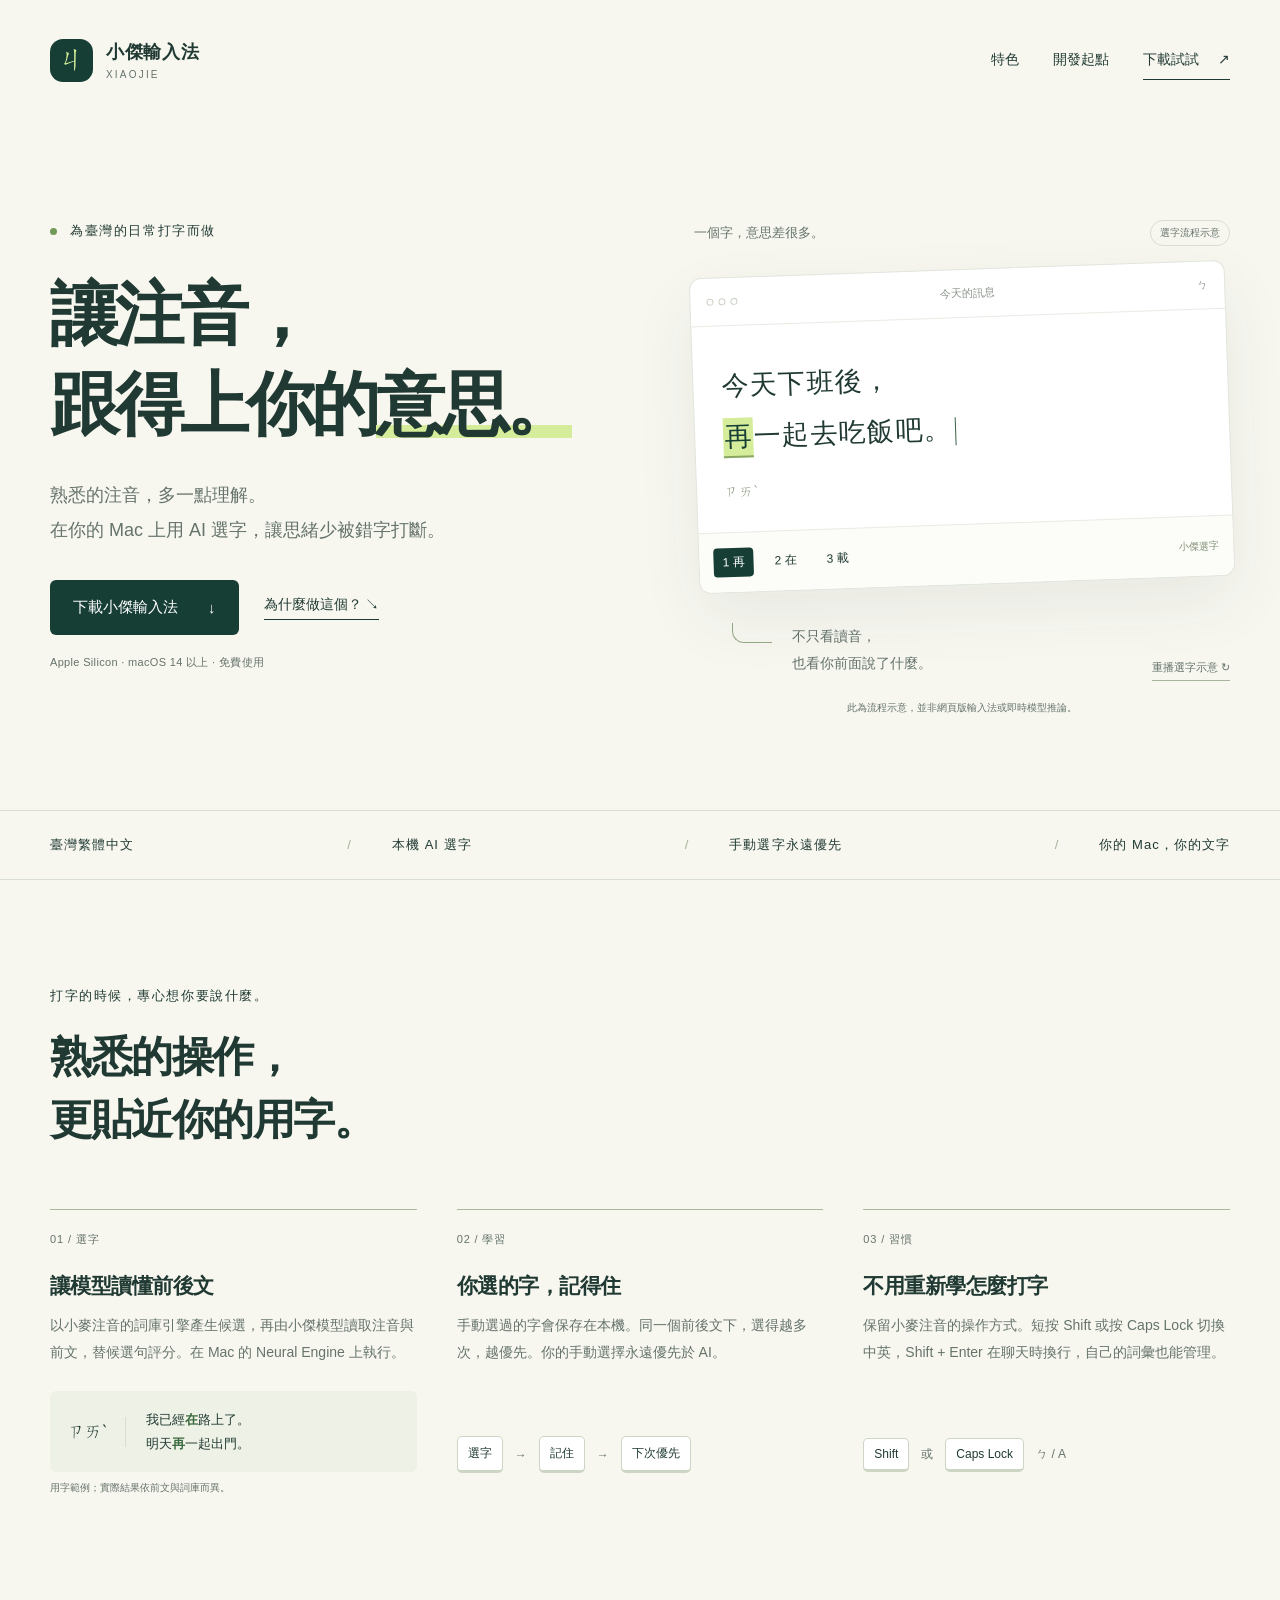
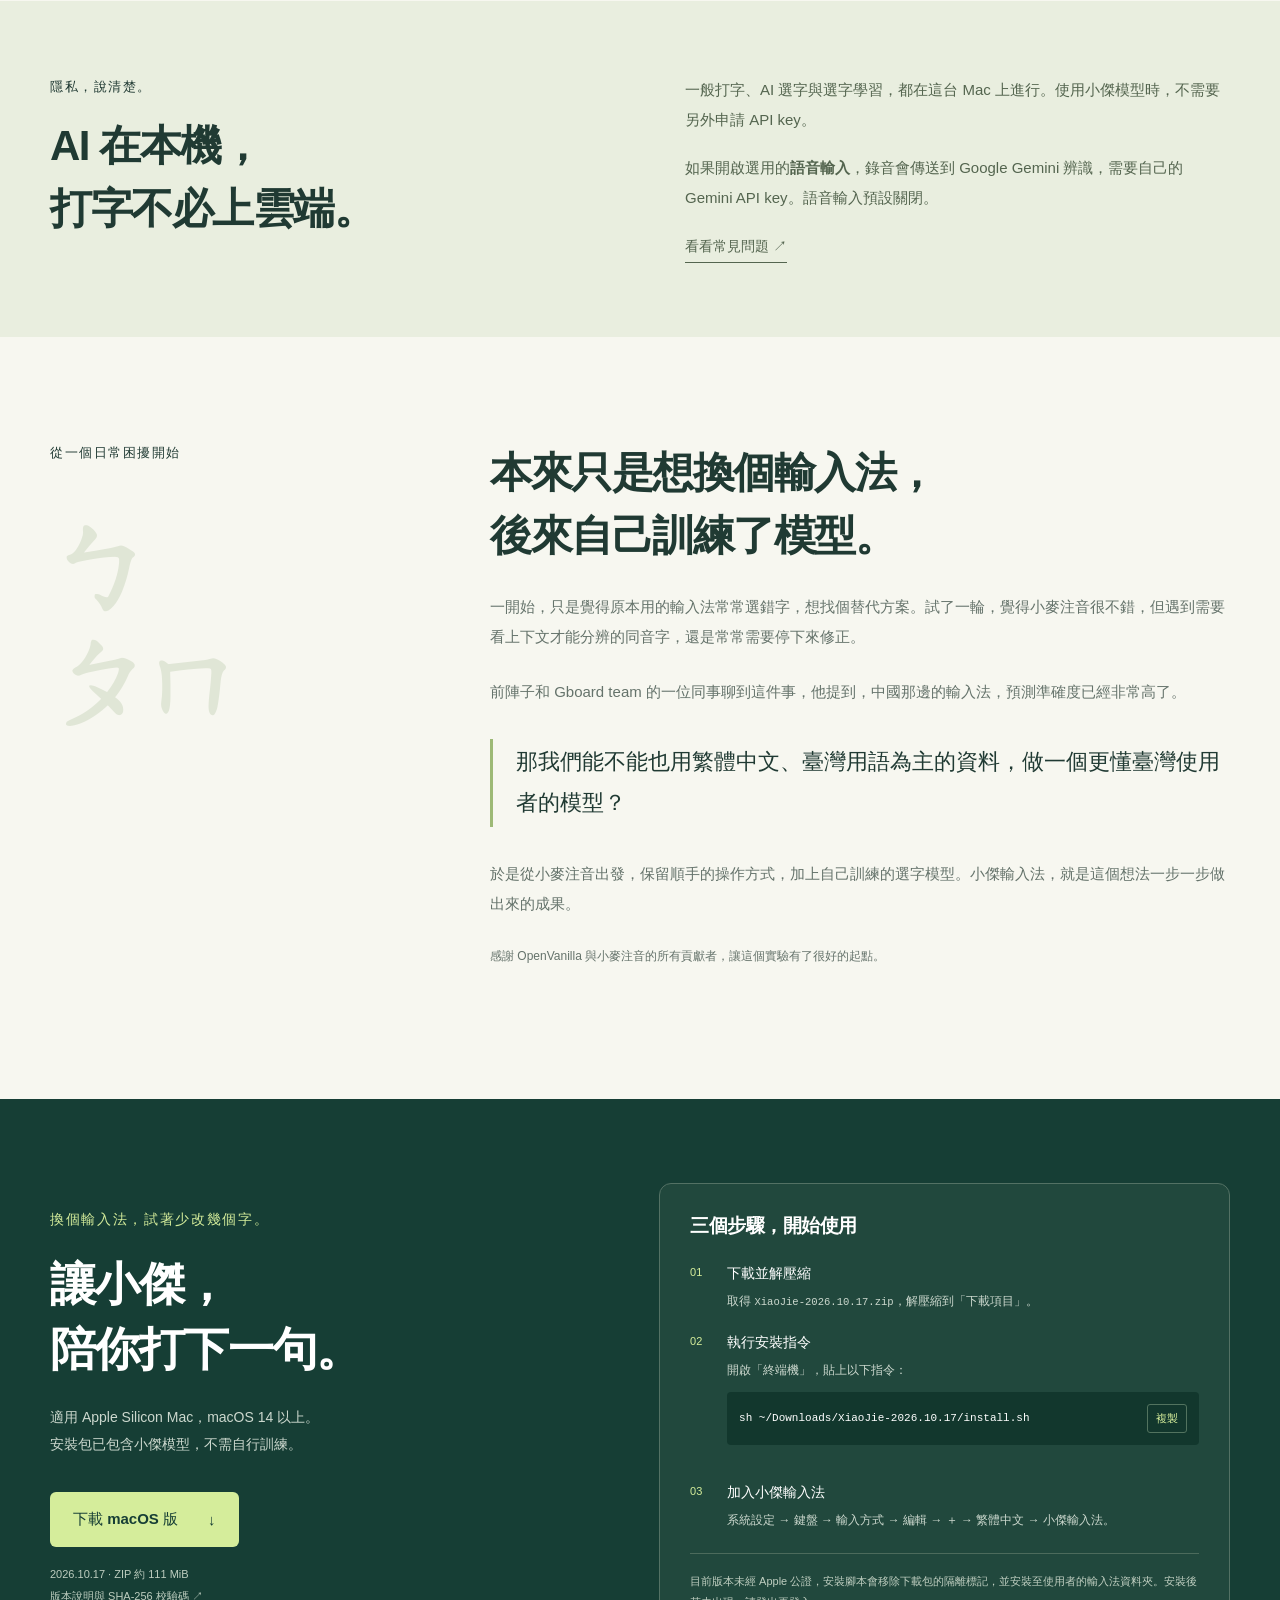
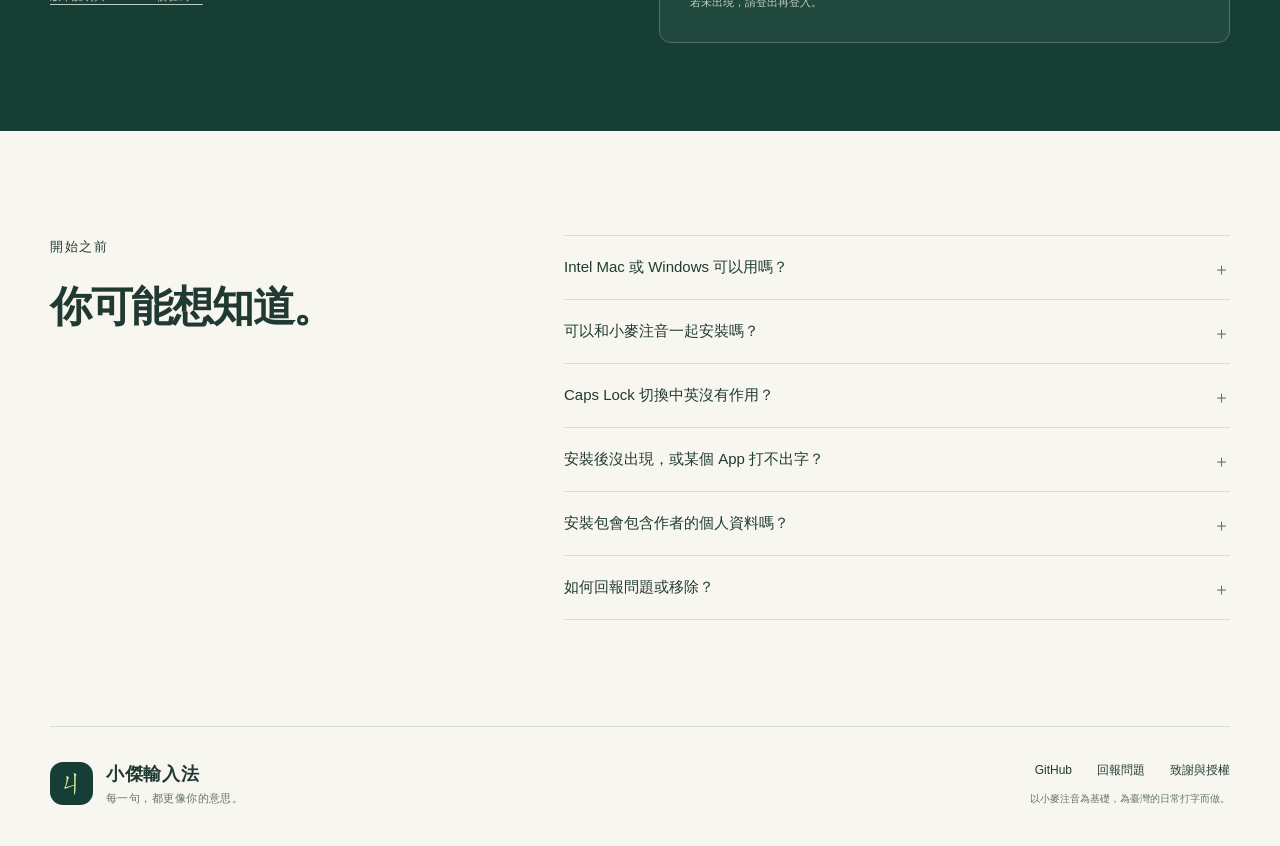
==== index.html @ 98d727c3 "feat(site): launch XiaoJie public download website" ====
<!doctype html>
<html lang="zh-Hant-TW">
<head>
  <meta charset="utf-8">
  <meta name="viewport" content="width=device-width, initial-scale=1">
  <meta name="theme-color" content="#163e35">
  <title>小傑輸入法 XiaoJie｜讓注音，跟得上你的意思</title>
  <meta name="description" content="為臺灣繁體中文打造的 macOS 注音輸入法。在 Mac 本機執行 AI 選字，記住你的選擇，讓打字少一點停頓。免費下載，適用 Apple Silicon Mac。">
  <meta property="og:type" content="website">
  <meta property="og:locale" content="zh_TW">
  <meta property="og:title" content="小傑輸入法｜讓注音，跟得上你的意思。">
  <meta property="og:description" content="臺灣繁體中文 × 本機 AI 選字。從想換個輸入法，到自己訓練一個模型。">
  <meta property="og:url" content="https://wangj509.github.io/xiaojie/">
  <meta property="og:image" content="https://wangj509.github.io/xiaojie/assets/social-card.png">
  <meta property="og:image:width" content="1200">
  <meta property="og:image:height" content="630">
  <meta name="twitter:card" content="summary_large_image">
  <link rel="canonical" href="https://wangj509.github.io/xiaojie/">
  <link rel="icon" href="assets/favicon.svg" type="image/svg+xml">
  <link rel="stylesheet" href="assets/style.css">
  <script src="assets/main.js" defer></script>
</head>
<body>
<a class="skip-link" href="#main">跳到主要內容</a>
<header class="header wrap">
  <a class="brand" href="#" aria-label="小傑輸入法首頁"><span class="brand-mark" aria-hidden="true">ㄐ</span><span>小傑輸入法<small>XIAOJIE</small></span></a>
  <nav aria-label="主要導覽"><a href="#features">特色</a><a href="#story">開發起點</a><a class="nav-download" href="#download">下載試試 <span aria-hidden="true">↗</span></a></nav>
</header>
<main id="main">
<section class="hero wrap" aria-labelledby="hero-title">
  <div class="hero-copy">
    <p class="eyebrow"><span class="status-dot" aria-hidden="true"></span> 為臺灣的日常打字而做</p>
    <h1 id="hero-title">讓注音，<br>跟得上你的<span class="accent">意思。</span></h1>
    <p class="lead">熟悉的注音，多一點理解。<br>在你的 Mac 上用 AI 選字，<br class="mobile-break">讓思緒少被錯字打斷。</p>
    <div class="hero-actions"><a class="button primary" href="#download">下載小傑輸入法 <span aria-hidden="true">↓</span></a><a class="text-link" href="#story">為什麼做這個？ <span aria-hidden="true">↘</span></a></div>
    <p class="fine-print">Apple Silicon · macOS 14 以上 · 免費使用</p>
  </div>
  <div class="hero-visual">
    <div class="visual-top"><span>一個字，意思差很多。</span><span class="visual-tag">選字流程示意</span></div>
    <div class="writing-window">
      <div class="window-bar"><span class="window-dots" aria-hidden="true"><i></i><i></i><i></i></span><span>今天的訊息</span><span aria-hidden="true">ㄅ</span></div>
      <div class="writing-body"><p>今天下班後，</p><p><span id="demo-character" class="selected-char">在</span>一起去吃飯吧。<span class="caret" aria-hidden="true"></span></p><span class="reading">ㄗㄞˋ</span></div>
      <div class="candidate-strip"><span class="candidate active" id="candidate-zai">1 再</span><span class="candidate">2 在</span><span class="candidate">3 載</span><span class="candidate-label">小傑選字</span></div>
    </div>
    <div class="context-note"><span class="note-line" aria-hidden="true"></span><p>不只看讀音，<br>也看你前面說了什麼。</p></div>
    <button class="replay" id="replay" type="button">重播選字示意 <span aria-hidden="true">↻</span></button>
    <p class="visual-disclaimer">此為流程示意，並非網頁版輸入法或即時模型推論。</p>
  </div>
</section>
<div class="principles"><div class="wrap principles-inner"><span>臺灣繁體中文</span><span>本機 AI 選字</span><span>手動選字永遠優先</span><span>你的 Mac，你的文字</span></div></div>
<section id="features" class="features wrap section" aria-labelledby="features-title">
  <div class="section-heading"><p class="eyebrow">打字的時候，專心想你要說什麼。</p><h2 id="features-title">熟悉的操作，<br>更貼近你的用字。</h2></div>
  <div class="feature-grid">
    <article class="feature"><span class="feature-number">01 / 選字</span><h3>讓模型讀懂前後文</h3><p>以小麥注音的詞庫引擎產生候選，再由小傑模型讀取注音與前文，替候選句評分。在 Mac 的 Neural Engine 上執行。</p><div class="feature-example" aria-label="上下文選字範例"><span>ㄗㄞˋ</span><span>我已經<strong>在</strong>路上了。<br>明天<strong>再</strong>一起出門。</span></div><small>用字範例；實際結果依前文與詞庫而異。</small></article>
    <article class="feature"><span class="feature-number">02 / 學習</span><h3>你選的字，記得住</h3><p>手動選過的字會保存在本機。同一個前後文下，選得越多次，越優先。你的手動選擇永遠優先於 AI。</p><div class="feature-bottom"><span class="mini-key">選字</span><span aria-hidden="true">→</span><span class="mini-key">記住</span><span aria-hidden="true">→</span><span class="mini-key">下次優先</span></div></article>
    <article class="feature"><span class="feature-number">03 / 習慣</span><h3>不用重新學怎麼打字</h3><p>保留小麥注音的操作方式。短按 Shift 或按 Caps Lock 切換中英，Shift + Enter 在聊天時換行，自己的詞彙也能管理。</p><div class="feature-bottom"><kbd>Shift</kbd><span>或</span><kbd>Caps Lock</kbd><span>ㄅ / A</span></div></article>
  </div>
</section>
<section class="privacy-section"><div class="wrap privacy-inner"><div><p class="eyebrow">隱私，說清楚。</p><h2>AI 在本機，<br>打字不必上雲端。</h2></div><div class="privacy-copy"><p>一般打字、AI 選字與選字學習，都在這台 Mac 上進行。使用小傑模型時，不需要另外申請 API key。</p><p>如果開啟選用的<strong>語音輸入</strong>，錄音會傳送到 Google Gemini 辨識，需要自己的 Gemini API key。語音輸入預設關閉。</p><a class="text-link" href="#faq">看看常見問題 <span aria-hidden="true">↗</span></a></div></div></section>
<section id="story" class="story wrap section" aria-labelledby="story-title"><div class="story-label"><p class="eyebrow">從一個日常困擾開始</p><span class="large-glyph" aria-hidden="true">ㄅ<br>ㄆㄇ</span></div><div class="story-copy"><h2 id="story-title">本來只是想換個輸入法，<br>後來自己訓練了模型。</h2><p>一開始，只是覺得原本用的輸入法常常選錯字，想找個替代方案。試了一輪，覺得小麥注音很不錯，但遇到需要看上下文才能分辨的同音字，還是常常需要停下來修正。</p><p>前陣子和 Gboard team 的一位同事聊到這件事，他提到，中國那邊的輸入法，預測準確度已經非常高了。</p><blockquote>那我們能不能也用繁體中文、臺灣用語為主的資料，做一個更懂臺灣使用者的模型？</blockquote><p>於是從小麥注音出發，保留順手的操作方式，加上自己訓練的選字模型。小傑輸入法，就是這個想法一步一步做出來的成果。</p><p class="story-credit">感謝 OpenVanilla 與小麥注音的所有貢獻者，讓這個實驗有了很好的起點。</p></div></section>
<section id="download" class="download-section"><div class="wrap download-inner"><div><p class="eyebrow">換個輸入法，試著少改幾個字。</p><h2>讓小傑，<br>陪你打下一句。</h2><p>適用 Apple Silicon Mac，macOS 14 以上。<br>安裝包已包含小傑模型，不需自行訓練。</p><a class="button light" href="https://github.com/WangJ509/xiaojie/releases/download/xiaojie-2026.10.17/XiaoJie-2026.10.17.zip">下載 macOS 版 <span aria-hidden="true">↓</span></a><p class="download-meta">2026.10.17 · ZIP 約 111 MiB<br><a href="https://github.com/WangJ509/xiaojie/releases">版本說明與 SHA-256 校驗碼 ↗</a></p></div><div class="install-card"><h3>三個步驟，開始使用</h3><ol><li><span>下載並解壓縮</span><p>取得 <code>XiaoJie-2026.10.17.zip</code>，解壓縮到「下載項目」。</p></li><li><span>執行安裝指令</span><p>開啟「終端機」，貼上以下指令：</p><div class="command"><code id="install-command">sh ~/Downloads/XiaoJie-2026.10.17/install.sh</code><button type="button" id="copy-command" aria-label="複製安裝指令">複製</button></div><span id="copy-status" class="copy-status" role="status" aria-live="polite"></span></li><li><span>加入小傑輸入法</span><p>系統設定 → 鍵盤 → 輸入方式 → 編輯 → ＋ → 繁體中文 → 小傑輸入法。</p></li></ol><p class="install-note">目前版本未經 Apple 公證，安裝腳本會移除下載包的隔離標記，並安裝至使用者的輸入法資料夾。安裝後若未出現，請登出再登入。</p></div></div></section>
<section id="faq" class="faq wrap section" aria-labelledby="faq-title"><div class="section-heading"><p class="eyebrow">開始之前</p><h2 id="faq-title">你可能想知道。</h2></div><div class="faq-list">
<details><summary>Intel Mac 或 Windows 可以用嗎？</summary><p>目前分享的安裝包適用 Apple Silicon Mac，搭配 macOS 14 以上。尚未提供 Intel Mac、Windows、iPhone 或 iPad 版本。</p></details>
<details><summary>可以和小麥注音一起安裝嗎？</summary><p>可以。小傑與小麥使用不同的輸入法識別碼及資料位置，可以同時安裝並隨時切換。</p></details>
<details><summary>Caps Lock 切換中英沒有作用？</summary><p>請先關閉 macOS 鍵盤設定中的「使用大寫鎖定鍵切換至及切換自 ABC」，再用小傑處理 Caps Lock 中英切換。短按 Shift 也可以切換。</p></details>
<details><summary>安裝後沒出現，或某個 App 打不出字？</summary><p>先確認已在系統設定加入小傑輸入法。若某個 App 無法輸入，先重新開啟該 App；安裝後仍未出現或沒反應，請登出再登入。</p></details>
<details><summary>安裝包會包含作者的個人資料嗎？</summary><p>不包含作者的選字學習記錄、使用者詞彙、錄音或 Gemini API key。你的學習記錄會保存在自己 Mac 的小傑資料夾。</p></details>
<details><summary>如何回報問題或移除？</summary><p>可到 <a href="https://github.com/WangJ509/xiaojie/issues">GitHub Issues</a> 回報問題，附上 macOS 版本、使用的 App 與重現步驟。移除時先從系統設定刪除小傑輸入方式，再移除 <code>~/Library/Input Methods/XiaoJie.app</code>，並登出再登入。這不會刪除自己的學習記錄。</p></details>
</div></section>
</main>
<footer class="footer wrap"><a class="brand" href="#"><span class="brand-mark" aria-hidden="true">ㄐ</span><span>小傑輸入法<small>每一句，都更像你的意思。</small></span></a><div><a href="https://github.com/WangJ509/xiaojie">GitHub</a><a href="https://github.com/WangJ509/xiaojie/issues">回報問題</a><a href="THIRD_PARTY_NOTICES.md">致謝與授權</a><p>以小麥注音為基礎，為臺灣的日常打字而做。</p></div></footer>
</body>
</html>
---- assets/style.css ----
:root{--paper:#f7f7f0;--ink:#203a33;--muted:#65736b;--green:#163e35;--line:#d9ded3;--lime:#d5ed9b;--white:#fff;--sans:-apple-system,BlinkMacSystemFont,"PingFang TC","Noto Sans TC",sans-serif}*{box-sizing:border-box}html{scroll-behavior:smooth;scroll-padding-top:30px}body{margin:0;background:var(--paper);color:var(--ink);font-family:var(--sans);-webkit-font-smoothing:antialiased}a{color:inherit;text-decoration:none}a:focus-visible,button:focus-visible,summary:focus-visible{outline:3px solid #73a42e;outline-offset:5px}.wrap{width:min(1180px,calc(100% - 96px));margin:auto}.header{height:120px;display:flex;align-items:center;justify-content:space-between}.brand{display:flex;gap:13px;align-items:center;font-size:18px;font-weight:650;letter-spacing:.04em}.brand-mark{display:grid;place-items:center;width:43px;height:43px;border-radius:13px;background:var(--green);color:var(--lime);font-size:29px;font-weight:500}.brand small{display:block;font-size:10px;letter-spacing:.22em;margin-top:5px;color:var(--muted);font-weight:500}.header nav{display:flex;align-items:center;gap:34px;font-size:14px}.nav-download{border-bottom:1px solid var(--ink);padding:10px 0}.nav-download span{margin-left:15px}.hero{display:grid;grid-template-columns:1.1fr 1fr;gap:55px;align-items:center;padding:65px 0 95px;min-height:680px}.eyebrow{font-size:13px;letter-spacing:.12em;font-weight:550;margin:0 0 28px;line-height:1.8}.status-dot{display:inline-block;width:7px;height:7px;background:#719957;border-radius:50%;margin-right:8px}h1{font-size:clamp(44px,5.4vw,72px);line-height:1.3;letter-spacing:-.055em;font-weight:650;margin:0 0 28px}.accent{position:relative;z-index:0;white-space:nowrap}.accent:after{content:"";position:absolute;background:var(--lime);left:0;right:0;height:13px;bottom:5px;z-index:-1}.lead{font-size:18px;line-height:1.95;color:var(--muted)}.mobile-break{display:none}.hero-actions{display:flex;align-items:center;gap:25px;margin-top:32px}.button{display:inline-flex;align-items:center;justify-content:space-between;gap:30px;padding:18px 23px;border-radius:6px;font-size:15px;font-weight:550;transition:transform .2s,background .2s}.button:hover{transform:translateY(-2px)}.primary{background:var(--green);color:#fff}.primary:hover{background:#245445}.text-link{font-size:14px;border-bottom:1px solid;padding-bottom:5px}.fine-print{font-size:11px;letter-spacing:.03em;color:var(--muted);margin-top:20px}.hero-visual{padding:35px 0 0;position:relative}.visual-top{display:flex;justify-content:space-between;align-items:center;font-size:13px;margin-bottom:23px;color:var(--muted)}.visual-tag{border:1px solid var(--line);padding:5px 9px;border-radius:20px;font-size:10px}.writing-window{background:#fff;border:1px solid #e1e5dc;border-radius:12px;box-shadow:0 25px 65px #243d3312;transform:rotate(-2deg);overflow:hidden}.window-bar{padding:16px;display:flex;justify-content:space-between;border-bottom:1px solid #e8ece3;font-size:11px;color:#8a948a;align-items:center}.window-dots{display:flex;gap:5px}.window-dots i{width:7px;height:7px;border:1px solid #ccd4c6;border-radius:50%}.writing-body{padding:35px 28px 28px;font-size:27px;line-height:1.9;letter-spacing:.05em}.writing-body p{margin:0}.selected-char{background:#ebeee5;color:#829080;padding:4px 1px;border-bottom:2px solid #aeb9a4;transition:background .35s,color .35s}.selected-char.resolved{background:var(--lime);color:var(--green);border-color:#8aa664}.caret{display:inline-block;height:28px;width:1px;background:#386249;vertical-align:middle;margin-left:3px}.reading{display:block;font-size:13px;color:#849278;margin-top:16px}.candidate-strip{padding:15px 14px;display:flex;align-items:center;gap:12px;border-top:1px solid #e8ece3;background:#fcfcf8;font-size:12px}.candidate{padding:6px 9px;white-space:nowrap}.candidate.active{background:var(--green);color:#fff;border-radius:4px}.candidate-label{margin-left:auto;color:#819078;font-size:10px;white-space:nowrap}.context-note{display:flex;align-items:flex-start;gap:20px;margin-top:38px;margin-left:38px;font-size:14px;line-height:1.9;color:var(--muted)}.context-note p{margin:0}.note-line{width:40px;height:20px;border-bottom:1px solid #97aa87;border-left:1px solid #97aa87;border-radius:0 0 0 12px}.replay{position:absolute;right:0;bottom:34px;border:0;border-bottom:1px solid #a9b49f;background:none;color:var(--muted);padding:5px 0;font-family:inherit;font-size:11px;cursor:pointer}.visual-disclaimer{font-size:10px;color:var(--muted);margin:25px 0 0;text-align:center}.principles{border-top:1px solid var(--line);border-bottom:1px solid var(--line)}.principles-inner{display:flex;justify-content:space-between;padding:25px 0;font-size:13px;letter-spacing:.08em}.principles span+span:before{content:"/";color:#a5b09b;margin-right:40px}.section{padding-top:104px;padding-bottom:106px}h2{font-size:clamp(28px,3.5vw,42px);line-height:1.5;letter-spacing:-.035em;font-weight:600;margin:0}.section-heading .eyebrow{margin-bottom:17px}.feature-grid{display:grid;grid-template-columns:repeat(3,1fr);gap:40px;margin-top:58px}.feature{padding-top:22px;border-top:1px solid #aab89e;display:flex;flex-direction:column}.feature-number{font-size:11px;letter-spacing:.08em;color:var(--muted)}h3{font-size:21px;font-weight:600;letter-spacing:-.025em;margin:25px 0 12px}.feature p{font-size:14px;line-height:1.95;color:var(--muted);margin:0 0 25px}.feature-example{display:flex;align-items:center;gap:20px;background:#eef1e6;border-radius:6px;padding:17px 18px;font-size:13px;line-height:1.8}.feature-example>span:first-child{font-size:17px;border-right:1px solid var(--line);padding-right:18px}.feature-example strong{font-weight:600;color:#3b6b3e}.feature small{font-size:10px;color:var(--muted);margin-top:9px}.feature-bottom{display:flex;gap:12px;align-items:center;min-height:81px;margin-top:auto;font-size:12px;color:var(--muted)}.mini-key,kbd{border:1px solid #cdd6c4;border-bottom-width:3px;border-radius:5px;padding:8px 10px;background:#fff;font-family:inherit;color:var(--ink);font-size:12px}.privacy-section{background:#e9eedf;padding:74px 0}.privacy-inner{display:grid;grid-template-columns:1fr 1fr;gap:90px}.privacy-inner .eyebrow{margin-bottom:15px}.privacy-copy{font-size:15px;line-height:2;color:#54654f}.privacy-copy p{margin:0 0 18px}.privacy-copy strong{font-weight:600}.privacy-copy .text-link{display:inline-block;margin-top:5px;line-height:1.5}.story{display:grid;grid-template-columns:1fr 2fr;gap:70px}.large-glyph{display:block;font-size:105px;line-height:1.1;color:#e0e6d6;letter-spacing:-.13em;margin-top:45px;font-weight:600}.story-copy>p{font-size:15px;color:var(--muted);line-height:2;margin:25px 0}.story-copy blockquote{border-left:3px solid #9db976;padding:3px 0 3px 23px;font-size:22px;font-weight:500;line-height:1.85;margin:32px 0}.story-copy p.story-credit{font-size:12px}.download-section{background:var(--green);color:#fff;padding:84px 0 88px}.download-inner{display:grid;grid-template-columns:1fr 1.1fr;gap:90px}.download-section .eyebrow{color:var(--lime);margin-bottom:20px}.download-section h2{font-size:46px;line-height:1.4}.download-section p{font-size:14px;line-height:1.9;color:#ccd8ce;margin:23px 0}.light{background:var(--lime);color:var(--green);margin-top:12px}.download-section .download-meta{font-size:11px;line-height:2;margin-top:16px;color:#bdcdbf}.download-meta a{text-decoration:underline;text-underline-offset:4px}.install-card{border:1px solid #537164;background:#21483d;border-radius:12px;padding:29px 30px}.install-card h3{font-size:19px;margin:0 0 25px}.install-card ol{list-style:none;counter-reset:step;padding:0;margin:0}.install-card li{counter-increment:step;position:relative;padding-left:37px;margin:0 0 21px}.install-card li:before{content:counter(step,decimal-leading-zero);position:absolute;left:0;top:2px;font-size:11px;color:var(--lime);font-variant-numeric:tabular-nums}.install-card li>span{font-size:14px;font-weight:550}.install-card li p{font-size:12px;margin:7px 0 10px}.command{display:flex;gap:9px;align-items:center;background:#12372d;padding:12px;border-radius:4px}.command code{font-size:11px;line-height:1.8;overflow-wrap:anywhere}.command button{border:1px solid #52735f;background:transparent;color:var(--lime);border-radius:3px;padding:6px 8px;font-size:11px;flex-shrink:0;cursor:pointer;margin-left:auto}.copy-status{display:block;min-height:14px;font-size:10px;font-weight:400!important;color:var(--lime);margin-top:3px}.install-card .install-note{border-top:1px solid #4c6b5c;padding-top:17px;font-size:11px;line-height:1.9;margin:6px 0 0;color:#c0cfc1}code{font-family:ui-monospace,SFMono-Regular,Consolas,monospace;font-size:.88em;overflow-wrap:anywhere}.faq{display:grid;grid-template-columns:1fr 1.5fr;gap:70px}.faq-list{border-top:1px solid var(--line)}details{border-bottom:1px solid var(--line);padding:22px 0}summary{cursor:pointer;list-style:none;font-size:15px;font-weight:500;position:relative;padding-right:28px}summary::-webkit-details-marker{display:none}summary:after{content:"＋";position:absolute;right:0;color:var(--muted);font-size:17px;font-weight:400}details[open] summary:after{content:"−"}details p{font-size:14px;line-height:1.95;color:var(--muted);margin:16px 0 0}details a{text-decoration:underline;text-underline-offset:3px}.footer{border-top:1px solid var(--line);display:flex;justify-content:space-between;align-items:center;padding-top:35px;padding-bottom:40px}.footer .brand small{letter-spacing:.04em;font-size:11px}.footer>div{text-align:right;font-size:12px}.footer>div a{margin-left:25px}.footer>div p{font-size:10px;color:var(--muted);margin:13px 0 0}.skip-link{position:absolute;left:15px;top:-60px;padding:10px;background:white;z-index:100}.skip-link:focus{top:15px}@media(min-width:1440px){.hero{padding-top:90px;padding-bottom:120px}}@media(max-width:1050px){.wrap{width:calc(100% - 64px)}.hero{gap:35px}.hero-actions{gap:18px}.hero-actions .text-link{font-size:12px}.button{gap:18px;padding:17px 18px}.writing-body{font-size:23px;padding:30px 22px}.candidate-strip{gap:5px}.principles span+span:before{margin-right:20px}.feature-grid{gap:25px}.privacy-inner,.download-inner{gap:45px}.story{gap:45px}.install-card{padding:25px 21px}.feature-bottom{gap:8px}.mini-key,kbd{padding:7px 8px}}@media(max-width:760px){.wrap{width:calc(100% - 40px)}.header{height:91px}.brand{font-size:16px;gap:10px}.brand-mark{width:37px;height:37px;font-size:25px}.header nav{gap:19px;font-size:12px}.header nav>a:first-child{display:none}.hero{grid-template-columns:1fr;padding:45px 0 55px;gap:28px}.hero h1{font-size:clamp(35px,10.4vw,55px);line-height:1.25;letter-spacing:-.06em}.hero .eyebrow{font-size:11px;margin-bottom:24px}.lead{font-size:16px}.hero-actions{gap:24px;margin-top:27px}.hero-visual{max-width:490px;width:100%;margin:auto;padding:23px 12px 0}.writing-body{font-size:27px;padding:25px 24px}.context-note{margin-top:29px;margin-left:15px;font-size:13px}.replay{right:12px;bottom:30px}.visual-disclaimer{font-size:9px;margin-top:20px}.principles-inner{display:grid;grid-template-columns:1fr 1fr;gap:20px;padding:24px 0;font-size:11px}.principles span+span:before{display:none}.principles span:before{content:"/";display:inline-block!important;color:#a5b09b;margin-right:15px!important}.section{padding-top:65px;padding-bottom:65px}h2{font-size:31px}.section-heading .eyebrow{font-size:11px}.feature-grid{grid-template-columns:1fr;gap:32px;margin-top:34px}.feature{padding-top:20px}.feature h3{margin:18px 0 12px}.feature p{margin-bottom:20px}.feature-bottom{margin-top:0;min-height:60px}.privacy-section{padding:50px 0}.privacy-inner{grid-template-columns:1fr;gap:24px}.privacy-copy{font-size:14px}.privacy-inner .eyebrow{font-size:11px}.story{grid-template-columns:1fr;gap:15px}.story-label .eyebrow{font-size:11px;margin-bottom:0}.large-glyph{display:none}.story-copy h2{font-size:29px}.story-copy>p{font-size:14px}.story-copy blockquote{font-size:20px}.download-section{padding:55px 0}.download-inner{grid-template-columns:1fr;gap:35px}.download-section h2{font-size:40px}.download-section .eyebrow{font-size:11px}.install-card{padding:25px 20px}.command code{font-size:10px}.faq{grid-template-columns:1fr;gap:30px}.faq .eyebrow{font-size:11px}.footer{align-items:flex-start;gap:25px;flex-direction:column;padding:30px 0}.footer>div{text-align:left}.footer>div a{margin-left:0;margin-right:25px}.footer .brand small{font-size:10px}.footer>div p{margin-top:16px}}@media(max-width:370px){.hero h1{font-size:clamp(33px,10.4vw,38px)}.writing-body{font-size:23px}.hero-actions{gap:15px}.hero-actions .text-link{font-size:11px}.button{font-size:13px}.candidate-strip{padding:10px}.candidate{padding:6px}.command{padding:8px;gap:5px}.command code{font-size:9px}}@media(prefers-reduced-motion:reduce){html{scroll-behavior:auto}*,*:before,*:after{transition:none!important;animation:none!important}}
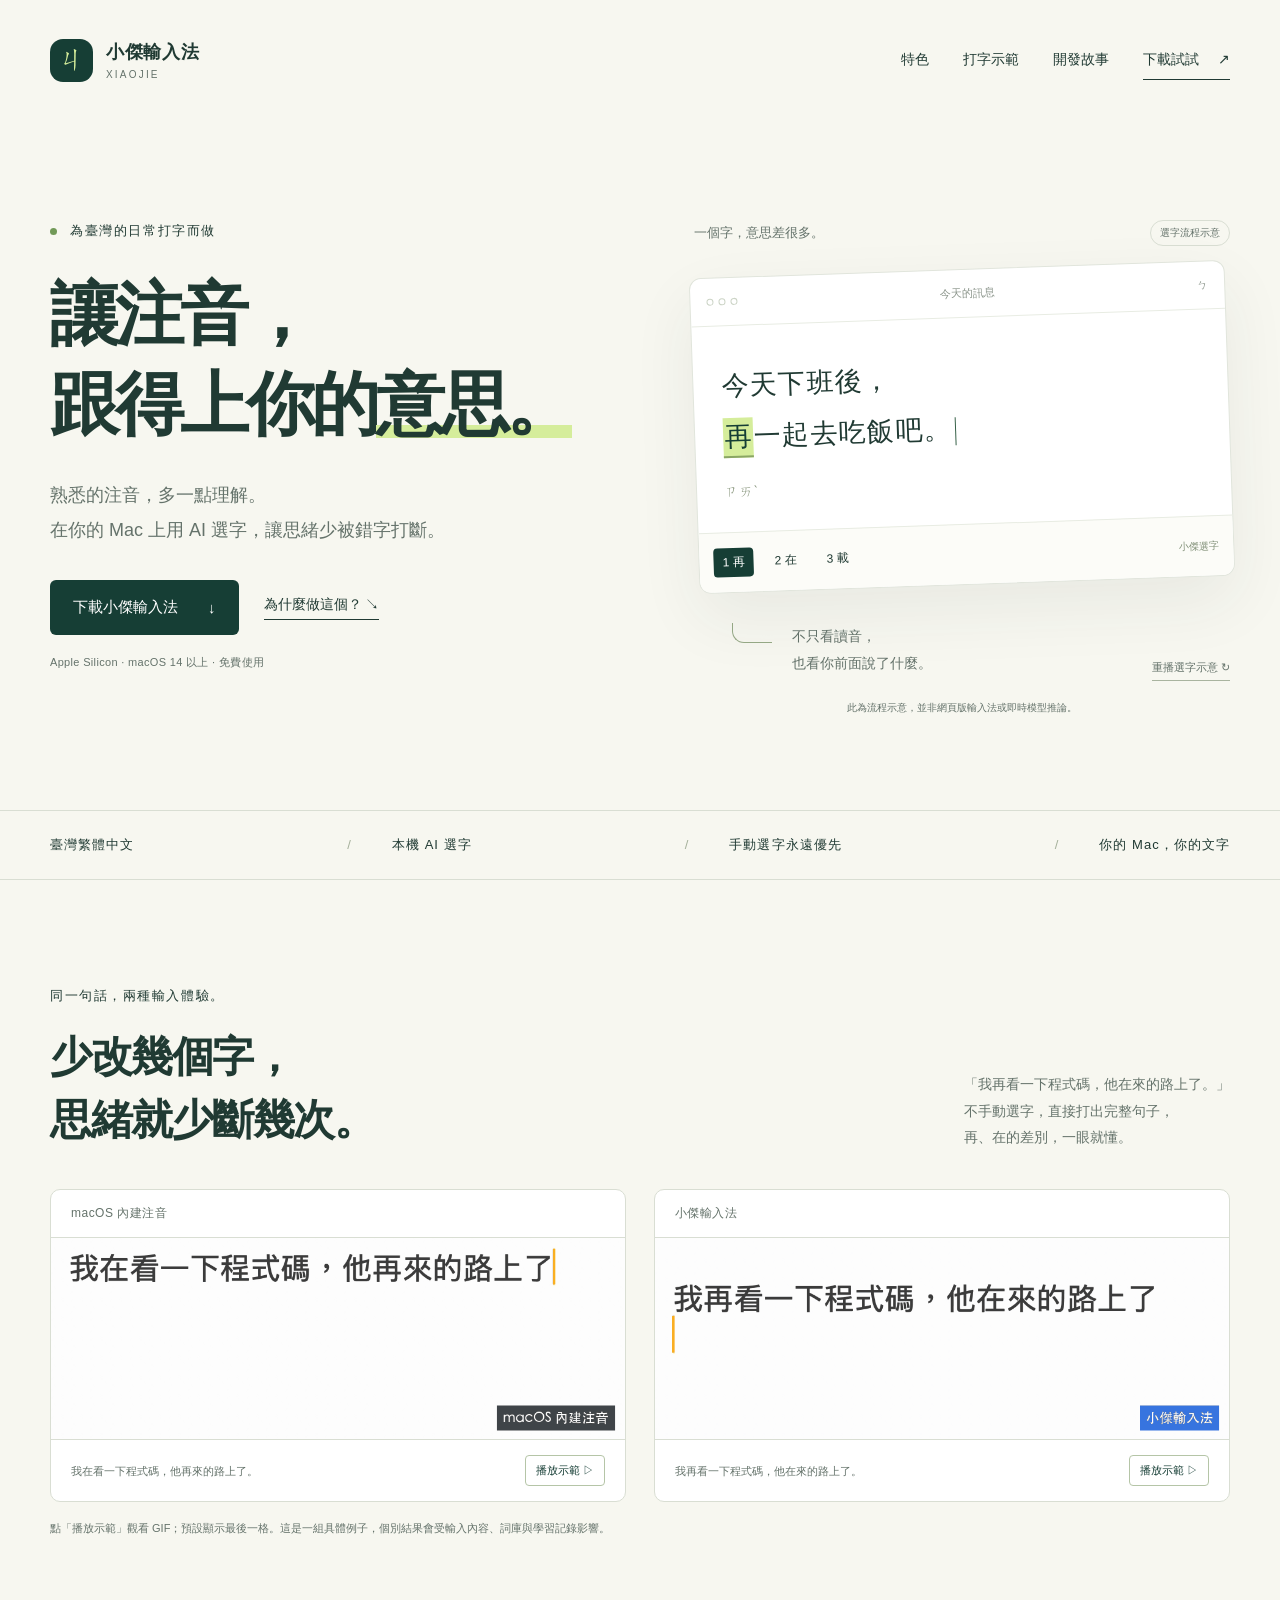
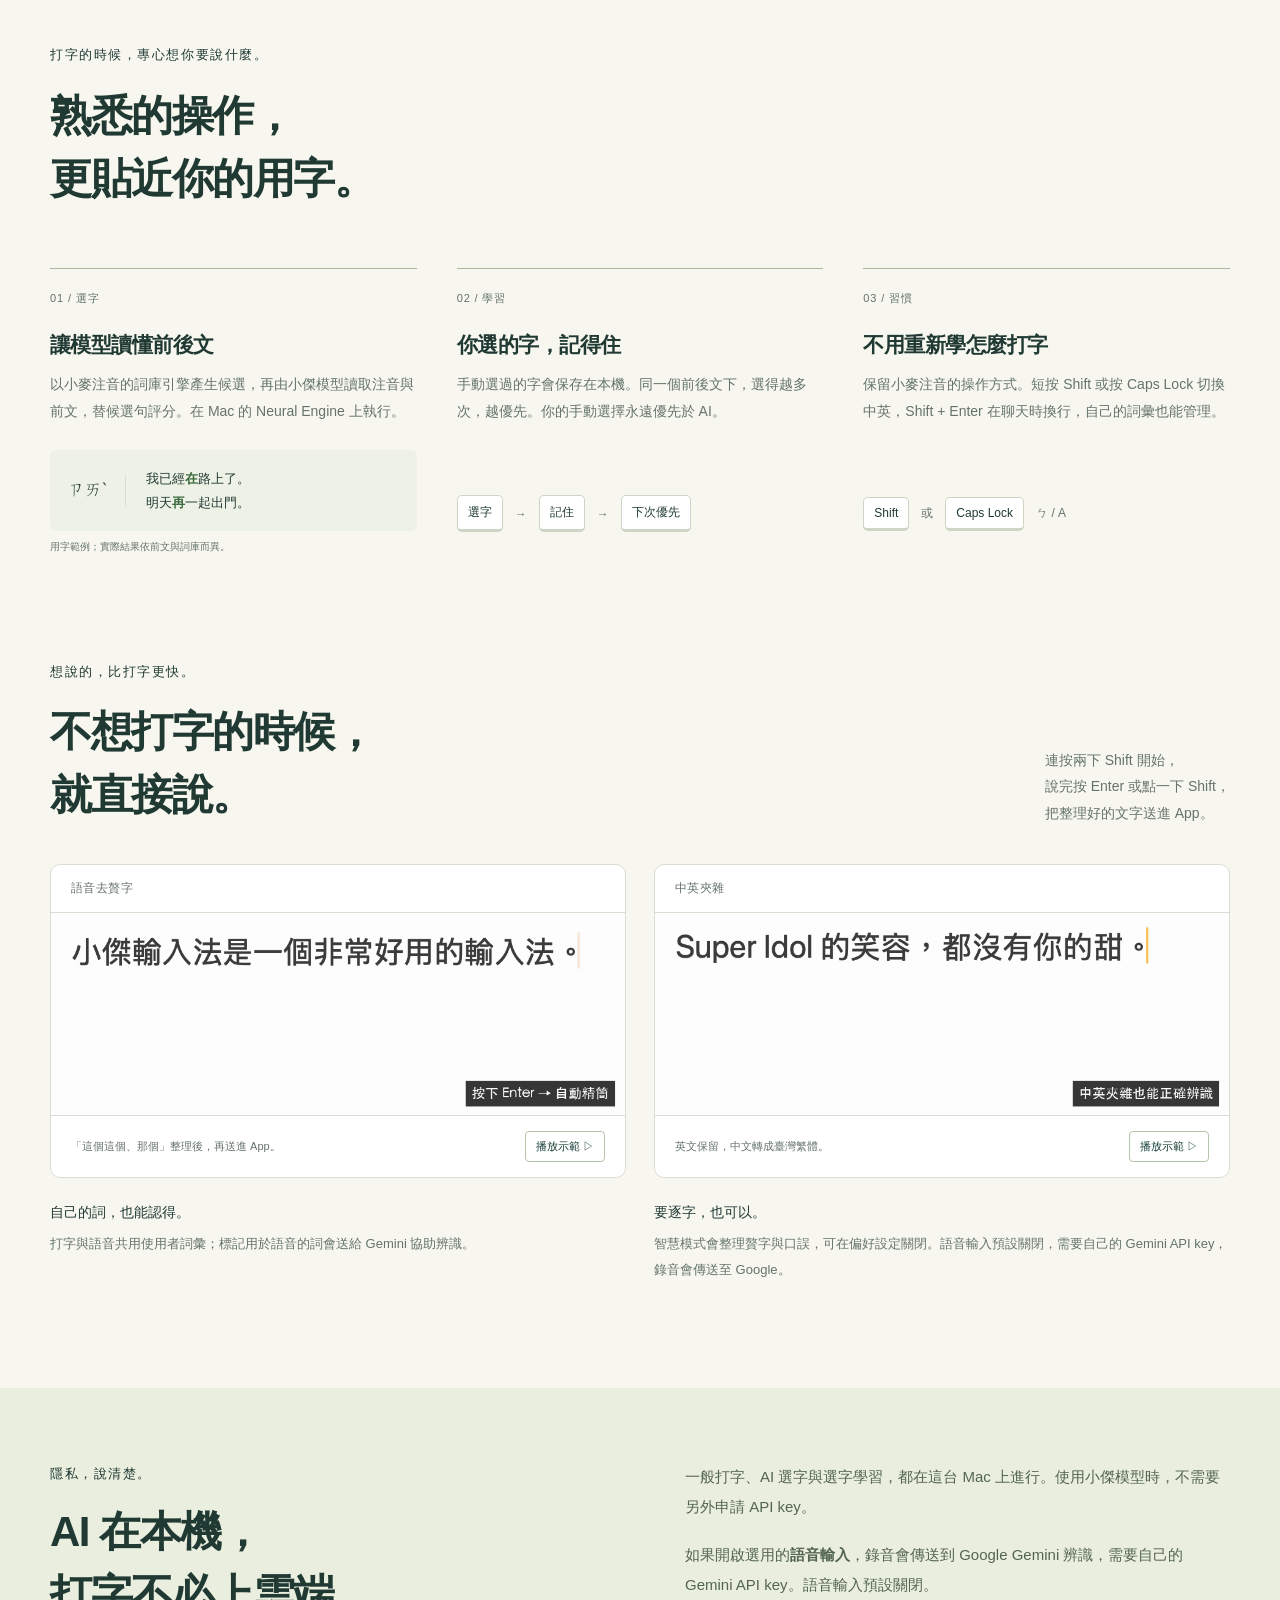
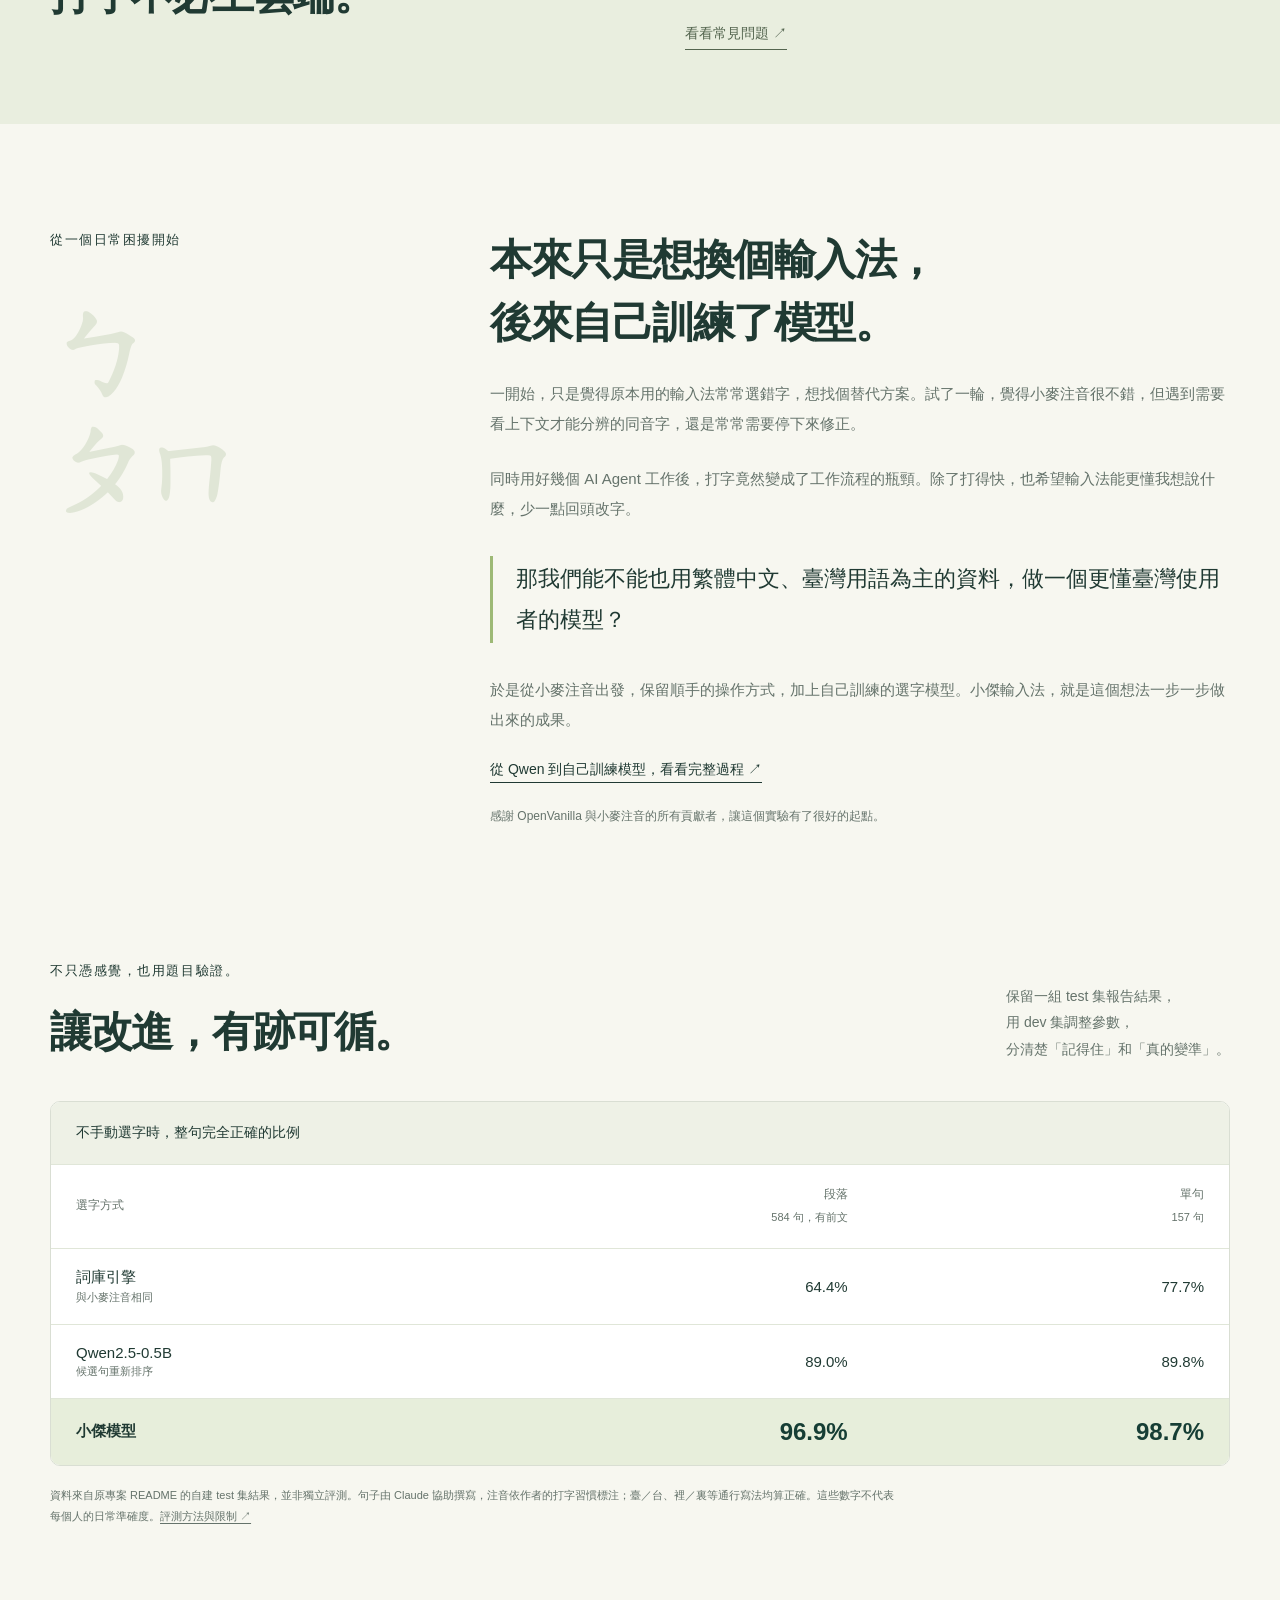
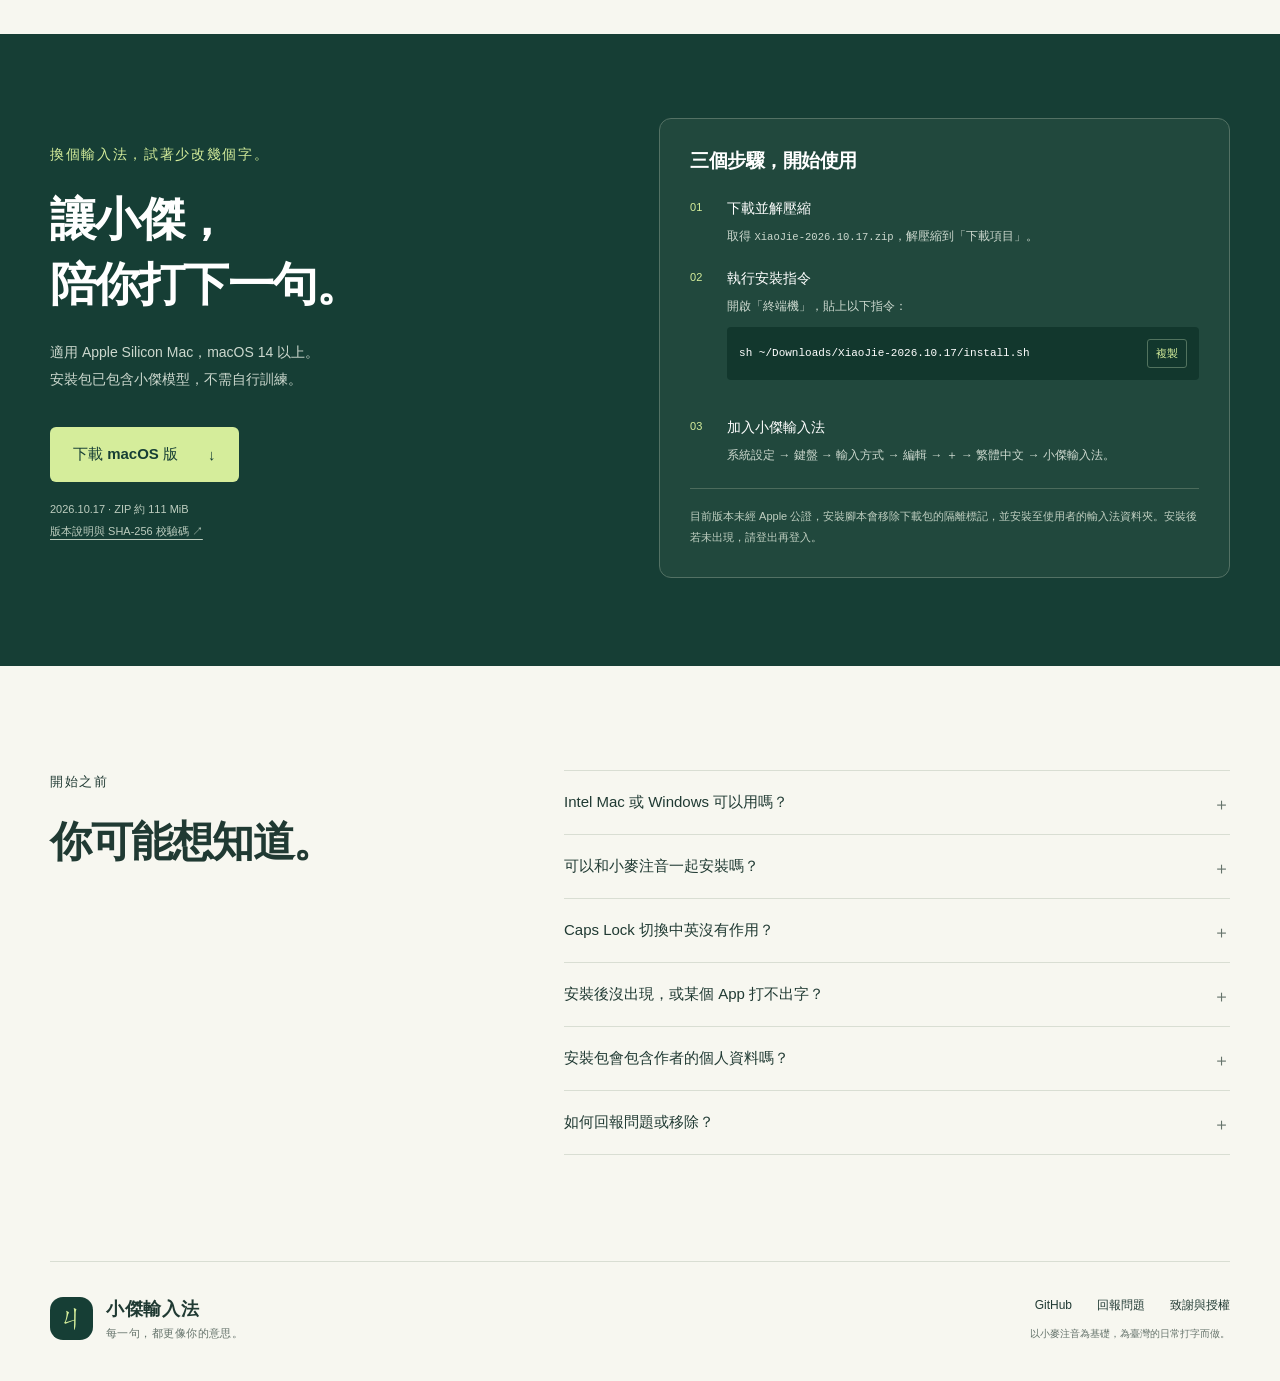
==== commit 44f95047: "feat(site): add demos and development story" ====
--- a/index.html
+++ b/index.html
@@ -19,12 +19,13 @@
   <link rel="icon" href="assets/favicon.svg" type="image/svg+xml">
   <link rel="stylesheet" href="assets/style.css">
   <script src="assets/main.js" defer></script>
+  <script src="assets/media.js" defer></script>
 </head>
 <body>
 <a class="skip-link" href="#main">跳到主要內容</a>
 <header class="header wrap">
   <a class="brand" href="#" aria-label="小傑輸入法首頁"><span class="brand-mark" aria-hidden="true">ㄐ</span><span>小傑輸入法<small>XIAOJIE</small></span></a>
-  <nav aria-label="主要導覽"><a href="#features">特色</a><a href="#story">開發起點</a><a class="nav-download" href="#download">下載試試 <span aria-hidden="true">↗</span></a></nav>
+  <nav aria-label="主要導覽"><a href="#features">特色</a><a class="nav-demo" href="#demos">打字示範</a><a href="story.html">開發故事</a><a class="nav-download" href="#download">下載試試 <span aria-hidden="true">↗</span></a></nav>
 </header>
 <main id="main">
 <section class="hero wrap" aria-labelledby="hero-title">
@@ -32,7 +33,7 @@
     <p class="eyebrow"><span class="status-dot" aria-hidden="true"></span> 為臺灣的日常打字而做</p>
     <h1 id="hero-title">讓注音，<br>跟得上你的<span class="accent">意思。</span></h1>
     <p class="lead">熟悉的注音，多一點理解。<br>在你的 Mac 上用 AI 選字，<br class="mobile-break">讓思緒少被錯字打斷。</p>
-    <div class="hero-actions"><a class="button primary" href="#download">下載小傑輸入法 <span aria-hidden="true">↓</span></a><a class="text-link" href="#story">為什麼做這個？ <span aria-hidden="true">↘</span></a></div>
+    <div class="hero-actions"><a class="button primary" href="#download">下載小傑輸入法 <span aria-hidden="true">↓</span></a><a class="text-link" href="story.html">為什麼做這個？ <span aria-hidden="true">↘</span></a></div>
     <p class="fine-print">Apple Silicon · macOS 14 以上 · 免費使用</p>
   </div>
   <div class="hero-visual">
@@ -48,6 +49,7 @@
   </div>
 </section>
 <div class="principles"><div class="wrap principles-inner"><span>臺灣繁體中文</span><span>本機 AI 選字</span><span>手動選字永遠優先</span><span>你的 Mac，你的文字</span></div></div>
+<section id="demos" class="demos-section wrap section" aria-labelledby="demos-title"><div class="demo-heading"><div class="section-heading"><p class="eyebrow">同一句話，兩種輸入體驗。</p><h2 id="demos-title">少改幾個字，<br>思緒就少斷幾次。</h2></div><p>「我再看一下程式碼，他在來的路上了。」<br>不手動選字，直接打出完整句子，<br>再、在的差別，一眼就懂。</p></div><div class="demo-grid"><figure class="demo-card"><div class="demo-label">macOS 內建注音</div><img src="assets/demos/compare-builtin.png" data-poster="assets/demos/compare-builtin.png" data-animation="assets/demos/compare-builtin.gif" alt="內建注音在這段示範中將「再看一下」與「在來的路上」的在、再選反。" width="940" height="330" loading="lazy" decoding="async"><figcaption><span>我在看一下程式碼，他再來的路上了。</span><button class="play-demo" type="button" aria-pressed="false" aria-label="播放macOS 內建注音示範">播放示範 <span aria-hidden="true">▷</span></button></figcaption></figure><figure class="demo-card"><div class="demo-label">小傑輸入法</div><img src="assets/demos/compare-xiaojie.png" data-poster="assets/demos/compare-xiaojie.png" data-animation="assets/demos/compare-xiaojie.gif" alt="小傑輸入法在同一段示範中選出「我再看一下程式碼，他在來的路上了」。" width="940" height="330" loading="lazy" decoding="async"><figcaption><span>我再看一下程式碼，他在來的路上了。</span><button class="play-demo" type="button" aria-pressed="false" aria-label="播放小傑輸入法示範">播放示範 <span aria-hidden="true">▷</span></button></figcaption></figure></div><p class="demo-note">點「播放示範」觀看 GIF；預設顯示最後一格。這是一組具體例子，個別結果會受輸入內容、詞庫與學習記錄影響。</p></section>
 <section id="features" class="features wrap section" aria-labelledby="features-title">
   <div class="section-heading"><p class="eyebrow">打字的時候，專心想你要說什麼。</p><h2 id="features-title">熟悉的操作，<br>更貼近你的用字。</h2></div>
   <div class="feature-grid">
@@ -56,8 +58,10 @@
     <article class="feature"><span class="feature-number">03 / 習慣</span><h3>不用重新學怎麼打字</h3><p>保留小麥注音的操作方式。短按 Shift 或按 Caps Lock 切換中英，Shift + Enter 在聊天時換行，自己的詞彙也能管理。</p><div class="feature-bottom"><kbd>Shift</kbd><span>或</span><kbd>Caps Lock</kbd><span>ㄅ / A</span></div></article>
   </div>
 </section>
+<section id="voice" class="voice-section wrap section" aria-labelledby="voice-title"><div class="demo-heading"><div class="section-heading"><p class="eyebrow">想說的，比打字更快。</p><h2 id="voice-title">不想打字的時候，<br>就直接說。</h2></div><p>連按兩下 Shift 開始，<br>說完按 Enter 或點一下 Shift，<br>把整理好的文字送進 App。</p></div><div class="demo-grid"><figure class="demo-card"><div class="demo-label">語音去贅字</div><img src="assets/demos/voice-input.png" data-poster="assets/demos/voice-input.png" data-animation="assets/demos/voice-input.gif" alt="說話夾雜贅字，按下 Enter 後送出整理過的文字。" width="940" height="330" loading="lazy" decoding="async"><figcaption><span>「這個這個、那個」整理後，再送進 App。</span><button class="play-demo" type="button" aria-pressed="false" aria-label="播放語音去贅字示範">播放示範 <span aria-hidden="true">▷</span></button></figcaption></figure><figure class="demo-card"><div class="demo-label">中英夾雜</div><img src="assets/demos/voice-mixed.png" data-poster="assets/demos/voice-mixed.png" data-animation="assets/demos/voice-mixed.gif" alt="語音輸入中英夾雜，保留英文單字並輸出繁體中文。" width="940" height="330" loading="lazy" decoding="async"><figcaption><span>英文保留，中文轉成臺灣繁體。</span><button class="play-demo" type="button" aria-pressed="false" aria-label="播放中英夾雜示範">播放示範 <span aria-hidden="true">▷</span></button></figcaption></figure></div><div class="voice-notes"><p><strong>自己的詞，也能認得。</strong>打字與語音共用使用者詞彙；標記用於語音的詞會送給 Gemini 協助辨識。</p><p><strong>要逐字，也可以。</strong>智慧模式會整理贅字與口誤，可在偏好設定關閉。語音輸入預設關閉，需要自己的 Gemini API key，錄音會傳送至 Google。</p></div></section>
 <section class="privacy-section"><div class="wrap privacy-inner"><div><p class="eyebrow">隱私，說清楚。</p><h2>AI 在本機，<br>打字不必上雲端。</h2></div><div class="privacy-copy"><p>一般打字、AI 選字與選字學習，都在這台 Mac 上進行。使用小傑模型時，不需要另外申請 API key。</p><p>如果開啟選用的<strong>語音輸入</strong>，錄音會傳送到 Google Gemini 辨識，需要自己的 Gemini API key。語音輸入預設關閉。</p><a class="text-link" href="#faq">看看常見問題 <span aria-hidden="true">↗</span></a></div></div></section>
-<section id="story" class="story wrap section" aria-labelledby="story-title"><div class="story-label"><p class="eyebrow">從一個日常困擾開始</p><span class="large-glyph" aria-hidden="true">ㄅ<br>ㄆㄇ</span></div><div class="story-copy"><h2 id="story-title">本來只是想換個輸入法，<br>後來自己訓練了模型。</h2><p>一開始，只是覺得原本用的輸入法常常選錯字，想找個替代方案。試了一輪，覺得小麥注音很不錯，但遇到需要看上下文才能分辨的同音字，還是常常需要停下來修正。</p><p>前陣子和 Gboard team 的一位同事聊到這件事，他提到，中國那邊的輸入法，預測準確度已經非常高了。</p><blockquote>那我們能不能也用繁體中文、臺灣用語為主的資料，做一個更懂臺灣使用者的模型？</blockquote><p>於是從小麥注音出發，保留順手的操作方式，加上自己訓練的選字模型。小傑輸入法，就是這個想法一步一步做出來的成果。</p><p class="story-credit">感謝 OpenVanilla 與小麥注音的所有貢獻者，讓這個實驗有了很好的起點。</p></div></section>
+<section id="story" class="story wrap section" aria-labelledby="story-title"><div class="story-label"><p class="eyebrow">從一個日常困擾開始</p><span class="large-glyph" aria-hidden="true">ㄅ<br>ㄆㄇ</span></div><div class="story-copy"><h2 id="story-title">本來只是想換個輸入法，<br>後來自己訓練了模型。</h2><p>一開始，只是覺得原本用的輸入法常常選錯字，想找個替代方案。試了一輪，覺得小麥注音很不錯，但遇到需要看上下文才能分辨的同音字，還是常常需要停下來修正。</p><p>同時用好幾個 AI Agent 工作後，打字竟然變成了工作流程的瓶頸。除了打得快，也希望輸入法能更懂我想說什麼，少一點回頭改字。</p><blockquote>那我們能不能也用繁體中文、臺灣用語為主的資料，做一個更懂臺灣使用者的模型？</blockquote><p>於是從小麥注音出發，保留順手的操作方式，加上自己訓練的選字模型。小傑輸入法，就是這個想法一步一步做出來的成果。</p><a class="text-link" href="story.html">從 Qwen 到自己訓練模型，看看完整過程 ↗</a><p class="story-credit">感謝 OpenVanilla 與小麥注音的所有貢獻者，讓這個實驗有了很好的起點。</p></div></section>
+<section id="accuracy" class="accuracy-section wrap section" aria-labelledby="accuracy-title"><div class="demo-heading"><div class="section-heading"><p class="eyebrow">不只憑感覺，也用題目驗證。</p><h2 id="accuracy-title">讓改進，有跡可循。</h2></div><p>保留一組 test 集報告結果，<br>用 dev 集調整參數，<br>分清楚「記得住」和「真的變準」。</p></div><div class="results-table"><table><caption>不手動選字時，整句完全正確的比例</caption><thead><tr><th scope="col">選字方式</th><th scope="col">段落<br><small>584 句，有前文</small></th><th scope="col">單句<br><small>157 句</small></th></tr></thead><tbody><tr><th scope="row">詞庫引擎<br><small>與小麥注音相同</small></th><td>64.4%</td><td>77.7%</td></tr><tr><th scope="row">Qwen2.5-0.5B<br><small>候選句重新排序</small></th><td>89.0%</td><td>89.8%</td></tr><tr class="highlight"><th scope="row">小傑模型</th><td>96.9%</td><td>98.7%</td></tr></tbody></table></div><p class="evaluation-note">資料來自原專案 README 的自建 test 集結果，並非獨立評測。句子由 Claude 協助撰寫，注音依作者的打字習慣標注；臺／台、裡／裏等通行寫法均算正確。這些數字不代表每個人的日常準確度。<a href="evaluation.html">評測方法與限制 ↗</a></p></section>
 <section id="download" class="download-section"><div class="wrap download-inner"><div><p class="eyebrow">換個輸入法，試著少改幾個字。</p><h2>讓小傑，<br>陪你打下一句。</h2><p>適用 Apple Silicon Mac，macOS 14 以上。<br>安裝包已包含小傑模型，不需自行訓練。</p><a class="button light" href="https://github.com/WangJ509/xiaojie/releases/download/xiaojie-2026.10.17/XiaoJie-2026.10.17.zip">下載 macOS 版 <span aria-hidden="true">↓</span></a><p class="download-meta">2026.10.17 · ZIP 約 111 MiB<br><a href="https://github.com/WangJ509/xiaojie/releases">版本說明與 SHA-256 校驗碼 ↗</a></p></div><div class="install-card"><h3>三個步驟，開始使用</h3><ol><li><span>下載並解壓縮</span><p>取得 <code>XiaoJie-2026.10.17.zip</code>，解壓縮到「下載項目」。</p></li><li><span>執行安裝指令</span><p>開啟「終端機」，貼上以下指令：</p><div class="command"><code id="install-command">sh ~/Downloads/XiaoJie-2026.10.17/install.sh</code><button type="button" id="copy-command" aria-label="複製安裝指令">複製</button></div><span id="copy-status" class="copy-status" role="status" aria-live="polite"></span></li><li><span>加入小傑輸入法</span><p>系統設定 → 鍵盤 → 輸入方式 → 編輯 → ＋ → 繁體中文 → 小傑輸入法。</p></li></ol><p class="install-note">目前版本未經 Apple 公證，安裝腳本會移除下載包的隔離標記，並安裝至使用者的輸入法資料夾。安裝後若未出現，請登出再登入。</p></div></div></section>
 <section id="faq" class="faq wrap section" aria-labelledby="faq-title"><div class="section-heading"><p class="eyebrow">開始之前</p><h2 id="faq-title">你可能想知道。</h2></div><div class="faq-list">
 <details><summary>Intel Mac 或 Windows 可以用嗎？</summary><p>目前分享的安裝包適用 Apple Silicon Mac，搭配 macOS 14 以上。尚未提供 Intel Mac、Windows、iPhone 或 iPad 版本。</p></details>
--- a/assets/style.css
+++ b/assets/style.css
@@ -1 +1,6 @@
 :root{--paper:#f7f7f0;--ink:#203a33;--muted:#65736b;--green:#163e35;--line:#d9ded3;--lime:#d5ed9b;--white:#fff;--sans:-apple-system,BlinkMacSystemFont,"PingFang TC","Noto Sans TC",sans-serif}*{box-sizing:border-box}html{scroll-behavior:smooth;scroll-padding-top:30px}body{margin:0;background:var(--paper);color:var(--ink);font-family:var(--sans);-webkit-font-smoothing:antialiased}a{color:inherit;text-decoration:none}a:focus-visible,button:focus-visible,summary:focus-visible{outline:3px solid #73a42e;outline-offset:5px}.wrap{width:min(1180px,calc(100% - 96px));margin:auto}.header{height:120px;display:flex;align-items:center;justify-content:space-between}.brand{display:flex;gap:13px;align-items:center;font-size:18px;font-weight:650;letter-spacing:.04em}.brand-mark{display:grid;place-items:center;width:43px;height:43px;border-radius:13px;background:var(--green);color:var(--lime);font-size:29px;font-weight:500}.brand small{display:block;font-size:10px;letter-spacing:.22em;margin-top:5px;color:var(--muted);font-weight:500}.header nav{display:flex;align-items:center;gap:34px;font-size:14px}.nav-download{border-bottom:1px solid var(--ink);padding:10px 0}.nav-download span{margin-left:15px}.hero{display:grid;grid-template-columns:1.1fr 1fr;gap:55px;align-items:center;padding:65px 0 95px;min-height:680px}.eyebrow{font-size:13px;letter-spacing:.12em;font-weight:550;margin:0 0 28px;line-height:1.8}.status-dot{display:inline-block;width:7px;height:7px;background:#719957;border-radius:50%;margin-right:8px}h1{font-size:clamp(44px,5.4vw,72px);line-height:1.3;letter-spacing:-.055em;font-weight:650;margin:0 0 28px}.accent{position:relative;z-index:0;white-space:nowrap}.accent:after{content:"";position:absolute;background:var(--lime);left:0;right:0;height:13px;bottom:5px;z-index:-1}.lead{font-size:18px;line-height:1.95;color:var(--muted)}.mobile-break{display:none}.hero-actions{display:flex;align-items:center;gap:25px;margin-top:32px}.button{display:inline-flex;align-items:center;justify-content:space-between;gap:30px;padding:18px 23px;border-radius:6px;font-size:15px;font-weight:550;transition:transform .2s,background .2s}.button:hover{transform:translateY(-2px)}.primary{background:var(--green);color:#fff}.primary:hover{background:#245445}.text-link{font-size:14px;border-bottom:1px solid;padding-bottom:5px}.fine-print{font-size:11px;letter-spacing:.03em;color:var(--muted);margin-top:20px}.hero-visual{padding:35px 0 0;position:relative}.visual-top{display:flex;justify-content:space-between;align-items:center;font-size:13px;margin-bottom:23px;color:var(--muted)}.visual-tag{border:1px solid var(--line);padding:5px 9px;border-radius:20px;font-size:10px}.writing-window{background:#fff;border:1px solid #e1e5dc;border-radius:12px;box-shadow:0 25px 65px #243d3312;transform:rotate(-2deg);overflow:hidden}.window-bar{padding:16px;display:flex;justify-content:space-between;border-bottom:1px solid #e8ece3;font-size:11px;color:#8a948a;align-items:center}.window-dots{display:flex;gap:5px}.window-dots i{width:7px;height:7px;border:1px solid #ccd4c6;border-radius:50%}.writing-body{padding:35px 28px 28px;font-size:27px;line-height:1.9;letter-spacing:.05em}.writing-body p{margin:0}.selected-char{background:#ebeee5;color:#829080;padding:4px 1px;border-bottom:2px solid #aeb9a4;transition:background .35s,color .35s}.selected-char.resolved{background:var(--lime);color:var(--green);border-color:#8aa664}.caret{display:inline-block;height:28px;width:1px;background:#386249;vertical-align:middle;margin-left:3px}.reading{display:block;font-size:13px;color:#849278;margin-top:16px}.candidate-strip{padding:15px 14px;display:flex;align-items:center;gap:12px;border-top:1px solid #e8ece3;background:#fcfcf8;font-size:12px}.candidate{padding:6px 9px;white-space:nowrap}.candidate.active{background:var(--green);color:#fff;border-radius:4px}.candidate-label{margin-left:auto;color:#819078;font-size:10px;white-space:nowrap}.context-note{display:flex;align-items:flex-start;gap:20px;margin-top:38px;margin-left:38px;font-size:14px;line-height:1.9;color:var(--muted)}.context-note p{margin:0}.note-line{width:40px;height:20px;border-bottom:1px solid #97aa87;border-left:1px solid #97aa87;border-radius:0 0 0 12px}.replay{position:absolute;right:0;bottom:34px;border:0;border-bottom:1px solid #a9b49f;background:none;color:var(--muted);padding:5px 0;font-family:inherit;font-size:11px;cursor:pointer}.visual-disclaimer{font-size:10px;color:var(--muted);margin:25px 0 0;text-align:center}.principles{border-top:1px solid var(--line);border-bottom:1px solid var(--line)}.principles-inner{display:flex;justify-content:space-between;padding:25px 0;font-size:13px;letter-spacing:.08em}.principles span+span:before{content:"/";color:#a5b09b;margin-right:40px}.section{padding-top:104px;padding-bottom:106px}h2{font-size:clamp(28px,3.5vw,42px);line-height:1.5;letter-spacing:-.035em;font-weight:600;margin:0}.section-heading .eyebrow{margin-bottom:17px}.feature-grid{display:grid;grid-template-columns:repeat(3,1fr);gap:40px;margin-top:58px}.feature{padding-top:22px;border-top:1px solid #aab89e;display:flex;flex-direction:column}.feature-number{font-size:11px;letter-spacing:.08em;color:var(--muted)}h3{font-size:21px;font-weight:600;letter-spacing:-.025em;margin:25px 0 12px}.feature p{font-size:14px;line-height:1.95;color:var(--muted);margin:0 0 25px}.feature-example{display:flex;align-items:center;gap:20px;background:#eef1e6;border-radius:6px;padding:17px 18px;font-size:13px;line-height:1.8}.feature-example>span:first-child{font-size:17px;border-right:1px solid var(--line);padding-right:18px}.feature-example strong{font-weight:600;color:#3b6b3e}.feature small{font-size:10px;color:var(--muted);margin-top:9px}.feature-bottom{display:flex;gap:12px;align-items:center;min-height:81px;margin-top:auto;font-size:12px;color:var(--muted)}.mini-key,kbd{border:1px solid #cdd6c4;border-bottom-width:3px;border-radius:5px;padding:8px 10px;background:#fff;font-family:inherit;color:var(--ink);font-size:12px}.privacy-section{background:#e9eedf;padding:74px 0}.privacy-inner{display:grid;grid-template-columns:1fr 1fr;gap:90px}.privacy-inner .eyebrow{margin-bottom:15px}.privacy-copy{font-size:15px;line-height:2;color:#54654f}.privacy-copy p{margin:0 0 18px}.privacy-copy strong{font-weight:600}.privacy-copy .text-link{display:inline-block;margin-top:5px;line-height:1.5}.story{display:grid;grid-template-columns:1fr 2fr;gap:70px}.large-glyph{display:block;font-size:105px;line-height:1.1;color:#e0e6d6;letter-spacing:-.13em;margin-top:45px;font-weight:600}.story-copy>p{font-size:15px;color:var(--muted);line-height:2;margin:25px 0}.story-copy blockquote{border-left:3px solid #9db976;padding:3px 0 3px 23px;font-size:22px;font-weight:500;line-height:1.85;margin:32px 0}.story-copy p.story-credit{font-size:12px}.download-section{background:var(--green);color:#fff;padding:84px 0 88px}.download-inner{display:grid;grid-template-columns:1fr 1.1fr;gap:90px}.download-section .eyebrow{color:var(--lime);margin-bottom:20px}.download-section h2{font-size:46px;line-height:1.4}.download-section p{font-size:14px;line-height:1.9;color:#ccd8ce;margin:23px 0}.light{background:var(--lime);color:var(--green);margin-top:12px}.download-section .download-meta{font-size:11px;line-height:2;margin-top:16px;color:#bdcdbf}.download-meta a{text-decoration:underline;text-underline-offset:4px}.install-card{border:1px solid #537164;background:#21483d;border-radius:12px;padding:29px 30px}.install-card h3{font-size:19px;margin:0 0 25px}.install-card ol{list-style:none;counter-reset:step;padding:0;margin:0}.install-card li{counter-increment:step;position:relative;padding-left:37px;margin:0 0 21px}.install-card li:before{content:counter(step,decimal-leading-zero);position:absolute;left:0;top:2px;font-size:11px;color:var(--lime);font-variant-numeric:tabular-nums}.install-card li>span{font-size:14px;font-weight:550}.install-card li p{font-size:12px;margin:7px 0 10px}.command{display:flex;gap:9px;align-items:center;background:#12372d;padding:12px;border-radius:4px}.command code{font-size:11px;line-height:1.8;overflow-wrap:anywhere}.command button{border:1px solid #52735f;background:transparent;color:var(--lime);border-radius:3px;padding:6px 8px;font-size:11px;flex-shrink:0;cursor:pointer;margin-left:auto}.copy-status{display:block;min-height:14px;font-size:10px;font-weight:400!important;color:var(--lime);margin-top:3px}.install-card .install-note{border-top:1px solid #4c6b5c;padding-top:17px;font-size:11px;line-height:1.9;margin:6px 0 0;color:#c0cfc1}code{font-family:ui-monospace,SFMono-Regular,Consolas,monospace;font-size:.88em;overflow-wrap:anywhere}.faq{display:grid;grid-template-columns:1fr 1.5fr;gap:70px}.faq-list{border-top:1px solid var(--line)}details{border-bottom:1px solid var(--line);padding:22px 0}summary{cursor:pointer;list-style:none;font-size:15px;font-weight:500;position:relative;padding-right:28px}summary::-webkit-details-marker{display:none}summary:after{content:"＋";position:absolute;right:0;color:var(--muted);font-size:17px;font-weight:400}details[open] summary:after{content:"−"}details p{font-size:14px;line-height:1.95;color:var(--muted);margin:16px 0 0}details a{text-decoration:underline;text-underline-offset:3px}.footer{border-top:1px solid var(--line);display:flex;justify-content:space-between;align-items:center;padding-top:35px;padding-bottom:40px}.footer .brand small{letter-spacing:.04em;font-size:11px}.footer>div{text-align:right;font-size:12px}.footer>div a{margin-left:25px}.footer>div p{font-size:10px;color:var(--muted);margin:13px 0 0}.skip-link{position:absolute;left:15px;top:-60px;padding:10px;background:white;z-index:100}.skip-link:focus{top:15px}@media(min-width:1440px){.hero{padding-top:90px;padding-bottom:120px}}@media(max-width:1050px){.wrap{width:calc(100% - 64px)}.hero{gap:35px}.hero-actions{gap:18px}.hero-actions .text-link{font-size:12px}.button{gap:18px;padding:17px 18px}.writing-body{font-size:23px;padding:30px 22px}.candidate-strip{gap:5px}.principles span+span:before{margin-right:20px}.feature-grid{gap:25px}.privacy-inner,.download-inner{gap:45px}.story{gap:45px}.install-card{padding:25px 21px}.feature-bottom{gap:8px}.mini-key,kbd{padding:7px 8px}}@media(max-width:760px){.wrap{width:calc(100% - 40px)}.header{height:91px}.brand{font-size:16px;gap:10px}.brand-mark{width:37px;height:37px;font-size:25px}.header nav{gap:19px;font-size:12px}.header nav>a:first-child{display:none}.hero{grid-template-columns:1fr;padding:45px 0 55px;gap:28px}.hero h1{font-size:clamp(35px,10.4vw,55px);line-height:1.25;letter-spacing:-.06em}.hero .eyebrow{font-size:11px;margin-bottom:24px}.lead{font-size:16px}.hero-actions{gap:24px;margin-top:27px}.hero-visual{max-width:490px;width:100%;margin:auto;padding:23px 12px 0}.writing-body{font-size:27px;padding:25px 24px}.context-note{margin-top:29px;margin-left:15px;font-size:13px}.replay{right:12px;bottom:30px}.visual-disclaimer{font-size:9px;margin-top:20px}.principles-inner{display:grid;grid-template-columns:1fr 1fr;gap:20px;padding:24px 0;font-size:11px}.principles span+span:before{display:none}.principles span:before{content:"/";display:inline-block!important;color:#a5b09b;margin-right:15px!important}.section{padding-top:65px;padding-bottom:65px}h2{font-size:31px}.section-heading .eyebrow{font-size:11px}.feature-grid{grid-template-columns:1fr;gap:32px;margin-top:34px}.feature{padding-top:20px}.feature h3{margin:18px 0 12px}.feature p{margin-bottom:20px}.feature-bottom{margin-top:0;min-height:60px}.privacy-section{padding:50px 0}.privacy-inner{grid-template-columns:1fr;gap:24px}.privacy-copy{font-size:14px}.privacy-inner .eyebrow{font-size:11px}.story{grid-template-columns:1fr;gap:15px}.story-label .eyebrow{font-size:11px;margin-bottom:0}.large-glyph{display:none}.story-copy h2{font-size:29px}.story-copy>p{font-size:14px}.story-copy blockquote{font-size:20px}.download-section{padding:55px 0}.download-inner{grid-template-columns:1fr;gap:35px}.download-section h2{font-size:40px}.download-section .eyebrow{font-size:11px}.install-card{padding:25px 20px}.command code{font-size:10px}.faq{grid-template-columns:1fr;gap:30px}.faq .eyebrow{font-size:11px}.footer{align-items:flex-start;gap:25px;flex-direction:column;padding:30px 0}.footer>div{text-align:left}.footer>div a{margin-left:0;margin-right:25px}.footer .brand small{font-size:10px}.footer>div p{margin-top:16px}}@media(max-width:370px){.hero h1{font-size:clamp(33px,10.4vw,38px)}.writing-body{font-size:23px}.hero-actions{gap:15px}.hero-actions .text-link{font-size:11px}.button{font-size:13px}.candidate-strip{padding:10px}.candidate{padding:6px}.command{padding:8px;gap:5px}.command code{font-size:9px}}@media(prefers-reduced-motion:reduce){html{scroll-behavior:auto}*,*:before,*:after{transition:none!important;animation:none!important}}
+
+/* 示範媒體、評測與開發故事 */
+.demo-heading{display:flex;justify-content:space-between;align-items:flex-end;gap:50px;margin-bottom:38px}.demo-heading>p{font-size:14px;line-height:1.9;color:var(--muted);margin:0;max-width:360px}.demo-grid{display:grid;grid-template-columns:1fr 1fr;gap:28px}.demo-card{margin:0;background:#fff;border:1px solid var(--line);border-radius:10px;overflow:hidden}.demo-label{padding:15px 20px;border-bottom:1px solid var(--line);font-size:12px;letter-spacing:.04em;color:var(--muted)}.demo-card img{display:block;width:100%;height:auto;aspect-ratio:940/330;object-fit:contain;background:#fff}.demo-card figcaption{display:flex;gap:18px;justify-content:space-between;align-items:center;padding:15px 20px;border-top:1px solid var(--line);font-size:11px;line-height:1.7;color:var(--muted)}.play-demo{background:none;border:1px solid #b5c5a7;color:var(--green);padding:7px 10px;border-radius:4px;white-space:nowrap;font-size:11px;font-family:inherit;cursor:pointer;flex-shrink:0}.play-demo[aria-pressed=true]{background:var(--green);color:#fff;border-color:var(--green)}.demo-note{font-size:11px;line-height:1.9;color:var(--muted);margin:16px 0 0}.demos-section{padding-bottom:0}.voice-section{padding-top:0}.voice-notes{display:grid;grid-template-columns:1fr 1fr;gap:28px;margin-top:21px;font-size:13px;line-height:1.95;color:var(--muted)}.voice-notes p{margin:0}.voice-notes strong{display:block;font-size:14px;font-weight:550;color:var(--ink);margin-bottom:5px}.accuracy-section{padding-top:0}.results-table{border:1px solid var(--line);border-radius:10px;overflow:auto;background:white}.results-table table{border-collapse:collapse;width:100%;font-size:15px}.results-table caption{text-align:left;padding:22px 25px;font-size:14px;font-weight:550;background:#eef1e6}.results-table th,.results-table td{padding:19px 25px;border-top:1px solid #e0e6d8}.results-table th{text-align:left;font-weight:500}.results-table td,.results-table thead th:not(:first-child){text-align:right;font-variant-numeric:tabular-nums}.results-table thead th{font-size:12px;color:var(--muted);font-weight:400;line-height:1.8}.results-table small{display:inline-block;font-size:11px;font-weight:400;color:var(--muted);margin-top:3px}.results-table .highlight{background:#e7eedb}.results-table .highlight th,.results-table .highlight td{font-weight:650}.results-table .highlight td{font-size:24px;color:var(--green)}.evaluation-note{font-size:11px;line-height:1.95;color:var(--muted);margin:19px 0 0;max-width:850px}.evaluation-note a{display:inline-block;text-decoration:underline;text-underline-offset:3px}.reading-page{padding-top:45px;padding-bottom:90px}.reading-intro{padding:10px 0 60px;border-bottom:1px solid var(--line)}.back-link{display:inline-block;font-size:12px;color:var(--muted);margin-bottom:45px}.reading-intro .eyebrow{font-size:12px;margin-bottom:20px}.reading-intro h1{font-size:48px;line-height:1.5;letter-spacing:-.035em;margin-bottom:25px}.reading-intro>p:last-child{font-size:16px;line-height:1.95;max-width:720px;color:var(--muted);margin-bottom:0}.reading-layout{display:grid;grid-template-columns:260px minmax(0,1fr);gap:75px;padding-top:60px}.story-toc{align-self:start;position:sticky;top:35px;padding-right:20px}.story-toc>span{font-size:11px;letter-spacing:.15em;color:var(--muted);display:block;margin-bottom:23px}.story-toc ol{padding-left:23px;margin:0;color:#7c8f73;font-size:12px;line-height:1.8}.story-toc li{padding-left:5px;margin-bottom:15px}.story-toc a{color:var(--muted)}.story-toc a:hover{color:var(--green);text-decoration:underline;text-underline-offset:4px}.chapter{padding:0 0 52px;scroll-margin-top:35px}.chapter-number{font-size:12px!important;color:#7b925d!important;letter-spacing:.12em;margin:0 0 12px!important}.chapter h2{font-size:27px;line-height:1.65;margin:0 0 22px}.chapter>p{font-size:15px;line-height:2.05;margin:0 0 17px;color:var(--muted)}.chapter p a,.evaluation-copy p a{text-decoration:underline;text-underline-offset:4px}.chapter .results-table{margin:25px 0 16px}.chapter p.evaluation-note{font-size:11px;margin-bottom:24px}.chapter .demo-card{margin:25px 0}.chapter .results-table th,.chapter .results-table td{padding:15px 18px}.story-end{border-top:1px solid var(--line);padding-top:25px}.story-end p{font-size:12px;color:var(--muted);line-height:1.9;margin-bottom:25px}.evaluation-copy{max-width:800px;margin:55px auto 0}.evaluation-copy h2{font-size:25px;margin:45px 0 22px}.evaluation-copy h2:first-child{margin-top:0}.evaluation-copy>p,.evaluation-copy>ul{font-size:15px;line-height:2;color:var(--muted)}.evaluation-copy>ul{padding-left:22px}.evaluation-copy li{margin:8px 0}.evaluation-copy p.evaluation-note{font-size:11px}.evaluation-copy>.text-link{display:inline-block;margin-top:20px}
+@media(max-width:1050px){.demo-heading{gap:35px}.demo-card figcaption{align-items:flex-start;flex-direction:column;gap:12px}.reading-layout{grid-template-columns:210px minmax(0,1fr);gap:45px}.reading-intro h1{font-size:42px}.story-toc{padding-right:0}}
+@media(max-width:760px){.header nav .nav-demo{display:none}.demo-heading{display:block;margin-bottom:27px}.demo-heading>p{margin:21px 0 0;font-size:13px}.demo-grid{grid-template-columns:1fr;gap:22px}.demo-card figcaption{flex-direction:row;align-items:center;gap:12px;padding:13px 14px;font-size:10px}.demo-label{padding:13px 15px;font-size:11px}.play-demo{font-size:10px;padding:6px 8px}.demo-note{font-size:10px}.demos-section{padding-bottom:0}.voice-section{padding-top:0}.voice-notes{grid-template-columns:1fr;gap:17px;font-size:12px}.voice-notes strong{font-size:13px}.accuracy-section{padding-top:0}.results-table caption{font-size:12px;padding:17px 14px}.results-table th,.results-table td{padding:15px 12px;font-size:13px}.results-table thead th{font-size:10px}.results-table small{font-size:9px}.results-table .highlight td{font-size:21px}.evaluation-note{font-size:10px}.reading-page{padding-top:18px;padding-bottom:60px}.reading-intro{padding-bottom:36px}.back-link{margin-bottom:35px;font-size:11px}.reading-intro .eyebrow{font-size:10px}.reading-intro h1{font-size:31px;line-height:1.55}.reading-intro>p:last-child{font-size:14px}.reading-layout{grid-template-columns:1fr;gap:38px;padding-top:32px}.story-toc{position:static;background:#eef1e6;border-radius:8px;padding:22px}.story-toc>span{margin-bottom:17px}.story-toc ol{font-size:11px}.story-toc li{margin-bottom:10px}.chapter{padding-bottom:30px}.chapter h2{font-size:25px;line-height:1.6}.chapter>p{font-size:14px}.chapter .results-table th,.chapter .results-table td{padding:14px 11px}.chapter .results-table .highlight td{font-size:20px}.story-end{margin-top:10px}.evaluation-copy{margin-top:36px}.evaluation-copy h2{font-size:23px}.evaluation-copy>p,.evaluation-copy>ul{font-size:14px}}
